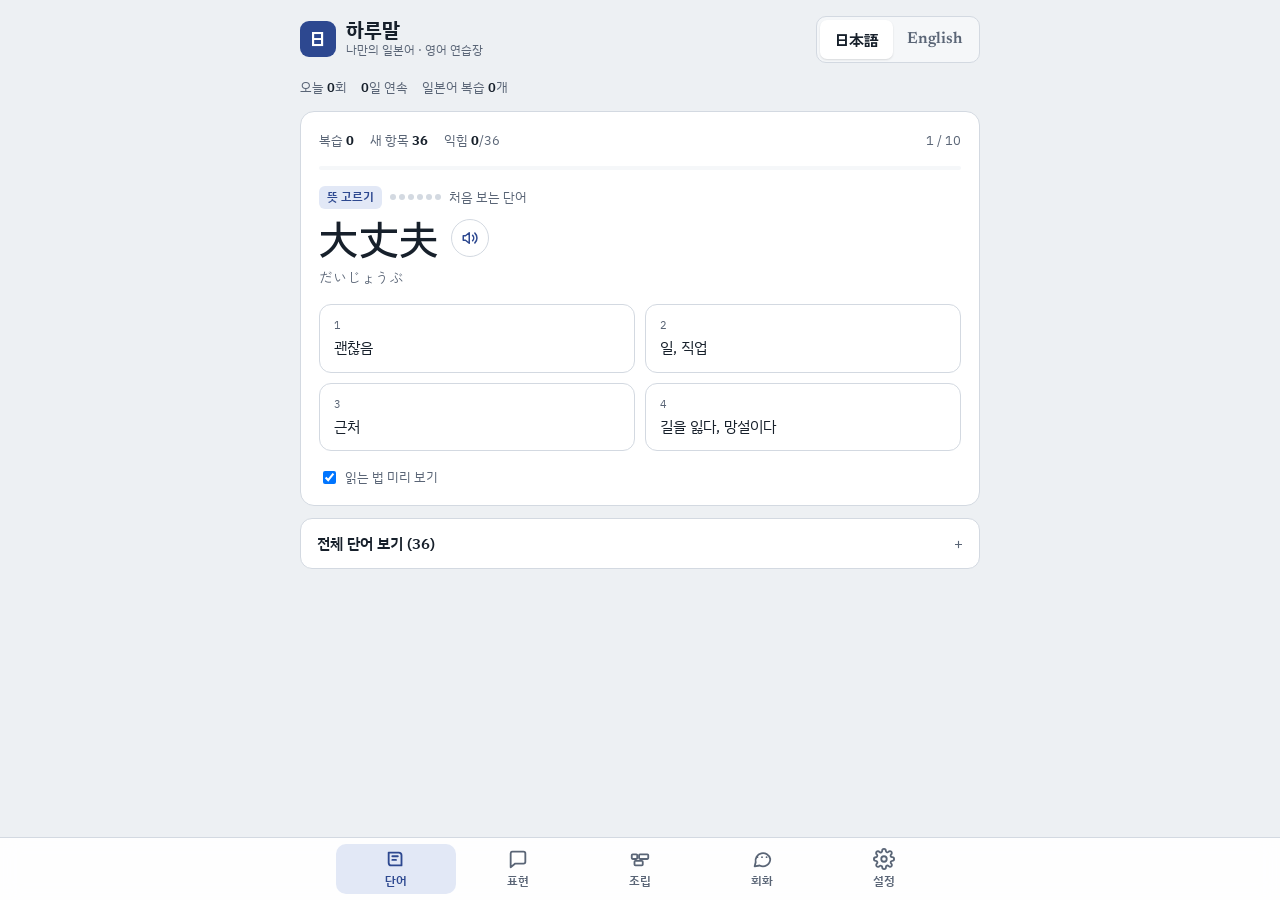
==== index.html @ 3c3d5892 "하루말 PWA 첫 버전 일본어·영어 개인 학습 웹앱. 단어 퀴즈, 일상 표현 카드, 문장 조립, Claude AI 회화, Azure Speech 음성·발음 평가, 간격 반복 복습." ====
<!doctype html>
<html lang="ko">
<head>
<meta charset="utf-8">
<meta name="viewport" content="width=device-width, initial-scale=1, viewport-fit=cover">
<title>하루말</title>
<meta name="description" content="나만의 일본어·영어 연습장: 단어, 일상 표현, 문장 조립, AI 회화, 발음 연습">
<meta name="theme-color" content="#2D4890" media="(prefers-color-scheme: light)">
<meta name="theme-color" content="#10151C" media="(prefers-color-scheme: dark)">
<meta name="apple-mobile-web-app-capable" content="yes">
<meta name="mobile-web-app-capable" content="yes">
<meta name="apple-mobile-web-app-status-bar-style" content="default">
<meta name="apple-mobile-web-app-title" content="하루말">
<link rel="manifest" href="manifest.webmanifest">
<link rel="icon" href="icons/icon.svg" type="image/svg+xml">
<link rel="apple-touch-icon" href="icons/apple-touch-icon.png">
<link rel="preconnect" href="https://fonts.googleapis.com">
<link rel="preconnect" href="https://fonts.gstatic.com" crossorigin>
<link rel="stylesheet" href="https://fonts.googleapis.com/css2?family=IBM+Plex+Sans+KR:wght@400;500;600;700&family=Zen+Kaku+Gothic+New:wght@400;500;700&family=Newsreader:opsz,wght@6..72,400;6..72,500;6..72,600&display=swap">
<link rel="stylesheet" href="css/app.css">
</head>
<body data-lang="ja">
<div class="wrap">
  <header class="top">
    <div class="brand">
      <div class="mark" id="mark" aria-hidden="true">日</div>
      <div><h1>하루말</h1><p>나만의 일본어 · 영어 연습장</p></div>
    </div>
    <div class="seg" role="group" aria-label="학습 언어">
      <button type="button" id="lang-ja" class="ja" aria-pressed="true">日本語</button>
      <button type="button" id="lang-en" class="en" aria-pressed="false">English</button>
    </div>
  </header>
  <div class="statline" id="statline"></div>
  <main id="panel"></main>
</div>
<nav class="nav" id="nav" aria-label="학습 모드"></nav>
<noscript><p style="padding:16px">이 앱은 JavaScript가 필요해요.</p></noscript>
<script type="module" src="js/app.js"></script>
</body>
</html>
---- css/app.css ----
/* 레이아웃: 좁은 학습 컬럼 하나 + 엄지로 누르기 쉬운 하단 탭 바 */
:root {
  --bg: #EDF0F3; --surface: #FFFFFF; --sunk: #F5F7F9; --ink: #17202B; --muted: #5A6576; --line: #D3D9E1;
  --ja: #2D4890; --ja-soft: #E2E8F6; --en: #0C7560; --en-soft: #DCF0EA; --on-accent: #FFFFFF;
  --good: #1D7F46; --good-soft: #E0F2E7; --bad: #B03A30; --bad-soft: #F8E4E1; --note: #8A5A00; --note-soft: #FBF0D9;
  --accent: var(--ja); --accent-soft: var(--ja-soft);
  --f-ui: "IBM Plex Sans KR", "Apple SD Gothic Neo", "Malgun Gothic", system-ui, sans-serif;
  --f-ja: "Zen Kaku Gothic New", "Hiragino Sans", "Yu Gothic", "Meiryo", sans-serif;
  --f-en: "Newsreader", Georgia, "Times New Roman", serif;
  --nav-h: 62px;
  color-scheme: light;
}
@media (prefers-color-scheme: dark) {
  :root {
    --bg: #10151C; --surface: #19202A; --sunk: #141A22; --ink: #E5E9EF; --muted: #9AA5B5; --line: #2B3543;
    --ja: #93AAEA; --ja-soft: #1E2944; --en: #55C8A9; --en-soft: #123129; --on-accent: #0E141B;
    --good: #5CC98B; --good-soft: #15301F; --bad: #F2837A; --bad-soft: #3A1D1B; --note: #E8B95A; --note-soft: #33280F;
    color-scheme: dark;
  }
}
body[data-lang="en"] { --accent: var(--en); --accent-soft: var(--en-soft); }

* { box-sizing: border-box; }
html { -webkit-text-size-adjust: 100%; }
body {
  margin: 0; background: var(--bg); color: var(--ink); font-family: var(--f-ui); font-size: 15px; line-height: 1.55;
  padding-inline: max(16px, env(safe-area-inset-left, 0px));
  -webkit-tap-highlight-color: transparent;
}
.wrap {
  max-width: 680px; margin: 0 auto; display: flex; flex-direction: column; gap: 14px;
  padding-block: calc(16px + env(safe-area-inset-top, 0px)) calc(var(--nav-h) + 28px + env(safe-area-inset-bottom, 0px));
}
button, input, textarea, select { font: inherit; color: inherit; }
button { cursor: pointer; touch-action: manipulation; }
:focus-visible { outline: 2px solid var(--accent); outline-offset: 2px; }
[hidden] { display: none !important; }
.tl { font-family: var(--f-en); }
body[data-lang="ja"] .tl { font-family: var(--f-ja); }
.muted { color: var(--muted); }
.small { font-size: 13px; }
.stack { display: flex; flex-direction: column; gap: 12px; }
.ico { display: inline-grid; place-items: center; }
.ico svg { width: 18px; height: 18px; }

/* 머리말 */
.top { display: flex; flex-wrap: wrap; align-items: center; justify-content: space-between; gap: 12px; }
.brand { display: flex; align-items: center; gap: 10px; }
.mark { width: 36px; height: 36px; border-radius: 9px; background: var(--accent); color: var(--on-accent); display: grid; place-items: center; font-family: var(--f-ja); font-weight: 700; font-size: 18px; transition: background .25s; }
.brand h1 { margin: 0; font-size: 20px; font-weight: 700; letter-spacing: -.01em; line-height: 1.1; }
.brand p { margin: 0; font-size: 12px; color: var(--muted); }
.seg { display: inline-flex; background: var(--sunk); border: 1px solid var(--line); border-radius: 10px; padding: 3px; }
.seg button { border: 0; background: transparent; padding: 7px 14px; border-radius: 7px; font-weight: 600; color: var(--muted); }
.seg button[aria-pressed="true"] { background: var(--surface); color: var(--ink); box-shadow: 0 1px 2px rgb(0 0 0 / .12); }
.seg .ja { font-family: var(--f-ja); }
.seg .en { font-family: var(--f-en); font-size: 16px; }
.statline { display: flex; flex-wrap: wrap; gap: 6px 14px; font-size: 13px; color: var(--muted); font-variant-numeric: tabular-nums; }
.statline b { color: var(--ink); font-weight: 600; }

/* 하단 탭 바 */
.nav {
  position: fixed; left: 0; right: 0; bottom: 0; z-index: 10;
  display: flex; justify-content: center; gap: 2px;
  background: color-mix(in srgb, var(--surface) 92%, transparent); backdrop-filter: blur(10px); -webkit-backdrop-filter: blur(10px);
  border-top: 1px solid var(--line);
  padding: 6px max(8px, env(safe-area-inset-left, 0px)) calc(6px + env(safe-area-inset-bottom, 0px));
}
.nav button {
  flex: 1 1 0; max-width: 120px; min-height: 50px; border: 0; background: none; border-radius: 10px;
  display: flex; flex-direction: column; align-items: center; justify-content: center; gap: 2px;
  font-size: 11.5px; font-weight: 600; color: var(--muted);
}
.nav button .ico svg { width: 22px; height: 22px; }
.nav button[aria-current="page"] { color: var(--accent); background: var(--accent-soft); }

/* 카드 */
.card { background: var(--surface); border: 1px solid var(--line); border-radius: 14px; padding: 18px; display: flex; flex-direction: column; gap: 16px; min-width: 0; }
.card.tight { gap: 12px; }
.card h2 { margin: 0; font-size: 16px; }
.row { display: flex; flex-wrap: wrap; align-items: center; gap: 8px; }
.between { justify-content: space-between; }
.counts { display: flex; flex-wrap: wrap; gap: 6px 16px; font-size: 13px; color: var(--muted); font-variant-numeric: tabular-nums; }
.counts b { color: var(--ink); }
.progress { height: 4px; background: var(--sunk); border-radius: 4px; overflow: hidden; }
.progress span { display: block; height: 100%; background: var(--accent); transition: width .3s; }
.prompt { display: flex; flex-direction: column; gap: 4px; align-items: flex-start; }
.big { font-size: clamp(28px, 8vw, 40px); line-height: 1.25; font-weight: 500; text-wrap: balance; word-break: keep-all; overflow-wrap: anywhere; }
.mid { font-size: clamp(19px, 5vw, 24px); line-height: 1.4; text-wrap: balance; word-break: keep-all; overflow-wrap: anywhere; }
.rd { font-family: var(--f-ja); color: var(--muted); font-size: 14px; }
.tag { font-size: 12px; font-weight: 600; padding: 2px 8px; border-radius: 6px; background: var(--accent-soft); color: var(--accent); }
.dots { display: inline-flex; gap: 3px; vertical-align: middle; }
.dots i { width: 6px; height: 6px; border-radius: 50%; background: var(--line); }
.dots i.on { background: var(--accent); }

.btn { display: inline-flex; align-items: center; justify-content: center; gap: 6px; border: 1px solid transparent; background: var(--accent); color: var(--on-accent); font-weight: 600; padding: 11px 18px; border-radius: 10px; min-height: 44px; transition: filter .15s; }
.btn:hover { filter: brightness(1.08); }
.btn:disabled { opacity: .45; cursor: not-allowed; filter: none; }
.btn.ghost { background: transparent; color: var(--ink); border-color: var(--line); }
.btn.ghost:hover { background: var(--sunk); }
.btn.sm { padding: 7px 13px; font-size: 13.5px; border-radius: 9px; min-height: 36px; }
.link { border: 0; background: none; padding: 4px 0; color: var(--accent); font-size: 13px; font-weight: 600; text-decoration: underline; text-underline-offset: 3px; }
.link.done { color: var(--muted); text-decoration: none; }
.link.danger { color: var(--bad); }
.icon-btn { border: 1px solid var(--line); background: var(--surface); width: 38px; height: 38px; border-radius: 50%; display: inline-grid; place-items: center; color: var(--accent); flex: 0 0 auto; }
.icon-btn:hover { background: var(--accent-soft); }

.choices { display: grid; grid-template-columns: 1fr 1fr; gap: 10px; }
@media (max-width: 440px) { .choices { grid-template-columns: 1fr; } }
.choice { text-align: left; border: 1px solid var(--line); background: var(--surface); border-radius: 12px; padding: 12px 14px; min-height: 56px; display: flex; flex-direction: column; justify-content: center; gap: 2px; transition: border-color .15s, background .15s; }
.choice:hover:not(:disabled) { border-color: var(--accent); background: var(--accent-soft); }
.choice .k { font-size: 11px; color: var(--muted); font-variant-numeric: tabular-nums; }
.choice.right { border-color: var(--good); background: var(--good-soft); }
.choice.wrong { border-color: var(--bad); background: var(--bad-soft); }
.choice:disabled { cursor: default; }

.result { border-radius: 12px; padding: 14px 16px; display: flex; flex-direction: column; gap: 8px; }
.result.ok { background: var(--good-soft); }
.result.no { background: var(--bad-soft); }
.result .head { font-weight: 700; }
.result.ok .head { color: var(--good); }
.result.no .head { color: var(--bad); }
.example { display: flex; gap: 10px; align-items: flex-start; }
.example > div { min-width: 0; }

/* 문장 조립 */
.answer { min-height: 58px; border-bottom: 2px dashed var(--line); padding-bottom: 10px; display: flex; flex-wrap: wrap; gap: 8px; align-content: flex-start; }
.bank { display: flex; flex-wrap: wrap; gap: 8px; }
.chip { border: 1px solid var(--line); background: var(--surface); border-radius: 10px; padding: 8px 14px; font-size: 18px; min-height: 44px; box-shadow: 0 2px 0 var(--line); }
.chip.used { visibility: hidden; }
.chip:disabled { cursor: default; }

/* 표현 */
.flash { display: flex; flex-direction: column; gap: 14px; align-items: flex-start; }
.flash > * { max-width: 100%; }
.note { background: var(--note-soft); border-radius: 10px; padding: 10px 12px; font-size: 14px; }
.note b { color: var(--note); }

/* 따라 말하기 · 발음 점수 */
.shadow { display: flex; flex-direction: column; gap: 8px; align-items: flex-start; width: 100%; }
.mic-btn { display: inline-flex; align-items: center; gap: 8px; border: 1px solid var(--accent); background: var(--surface); color: var(--accent); border-radius: 99px; padding: 8px 16px 8px 12px; font-weight: 600; font-size: 14px; min-height: 40px; }
.mic-btn.on { background: var(--accent); color: var(--on-accent); animation: pulse 1.4s infinite; }
@keyframes pulse { 0%, 100% { box-shadow: 0 0 0 0 color-mix(in srgb, var(--accent) 45%, transparent); } 60% { box-shadow: 0 0 0 10px transparent; } }
.score { width: 100%; background: var(--surface); border: 1px solid var(--line); border-radius: 12px; padding: 12px 14px; display: flex; flex-direction: column; gap: 10px; }
.score-top { display: flex; flex-wrap: wrap; align-items: center; gap: 10px 20px; }
.score-main { display: flex; align-items: baseline; gap: 6px; }
.score-main b { font-size: 34px; line-height: 1; font-variant-numeric: tabular-nums; }
.score-main span { font-size: 12px; color: var(--muted); }
.score-main.good b { color: var(--good); } .score-main.mid b { color: var(--note); } .score-main.bad b { color: var(--bad); }
.score-sub { display: flex; gap: 16px; margin: 0; }
.score-sub div { display: flex; flex-direction: column; }
.score-sub dt { font-size: 11px; color: var(--muted); }
.score-sub dd { margin: 0; font-weight: 600; font-variant-numeric: tabular-nums; }
.words { display: flex; flex-wrap: wrap; gap: 4px 8px; font-size: 18px; }
.words .w { border-bottom: 3px solid; padding-bottom: 1px; }
.words .good { border-color: var(--good); } .words .mid { border-color: var(--note); } .words .bad { border-color: var(--bad); color: var(--bad); }
.words .miss { border-color: var(--bad); color: var(--muted); text-decoration: line-through; }

/* 목록 · 생성 */
details.box { border: 1px solid var(--line); border-radius: 12px; background: var(--surface); }
details.box > summary { padding: 13px 16px; font-weight: 600; cursor: pointer; list-style: none; display: flex; justify-content: space-between; gap: 8px; }
details.box > summary::-webkit-details-marker { display: none; }
details.box > summary::after { content: "+"; color: var(--muted); font-weight: 400; }
details.box[open] > summary::after { content: "−"; }
.boxbody { padding: 0 16px 16px; display: flex; flex-direction: column; gap: 10px; }
ul.items { list-style: none; margin: 0; padding: 0; display: flex; flex-direction: column; }
ul.items li { display: grid; grid-template-columns: minmax(0, 1fr) auto; gap: 2px 12px; padding: 9px 0; border-top: 1px solid var(--line); }
ul.items li .w { font-size: 17px; overflow-wrap: anywhere; }
ul.items li .m { grid-column: 1; font-size: 13px; color: var(--muted); }
ul.items li .side { grid-column: 2; grid-row: 1 / span 2; display: flex; flex-direction: column; align-items: flex-end; gap: 4px; }
.mine { font-size: 11px; color: var(--accent); font-weight: 600; }
input[type=text], input[type=password], textarea, select { background: var(--sunk); border: 1px solid var(--line); border-radius: 10px; padding: 10px 12px; min-width: 0; font-size: 16px; }
input[type=text] { flex: 1 1 180px; }
.status { font-size: 13px; color: var(--muted); }
.status.err { color: var(--bad); }
.status.ok { color: var(--good); }

/* 회화 */
.scen { display: grid; grid-template-columns: repeat(auto-fill, minmax(130px, 1fr)); gap: 8px; }
.scen button { text-align: left; border: 1px solid var(--line); background: var(--surface); border-radius: 12px; padding: 12px 14px; display: flex; flex-direction: column; gap: 2px; }
.scen button[aria-pressed="true"] { border-color: var(--accent); background: var(--accent-soft); }
.scen b { font-size: 15px; }
.scen span { font-size: 12.5px; color: var(--muted); }
.card.chat { gap: 12px; padding: 14px; }
.msgs { display: flex; flex-direction: column; gap: 14px; height: min(56dvh, 560px); overflow-y: auto; overscroll-behavior: contain; padding: 4px 2px; }
.msg { display: flex; flex-direction: column; gap: 6px; max-width: 90%; min-width: 0; }
.msg.ai { align-self: flex-start; }
.msg.me { align-self: flex-end; align-items: flex-end; }
.bubble { border-radius: 14px; padding: 10px 14px; overflow-wrap: anywhere; }
.msg.ai .bubble { background: var(--sunk); border: 1px solid var(--line); border-top-left-radius: 4px; }
.msg.me .bubble { background: var(--accent); color: var(--on-accent); border-top-right-radius: 4px; }
.msg.ai .bubble .tl { font-size: 19px; line-height: 1.5; }
.msg .tools { display: flex; flex-wrap: wrap; gap: 4px 14px; align-items: center; }
.ko { font-size: 14px; color: var(--muted); }
.fb { background: var(--note-soft); border-radius: 12px; padding: 10px 12px; display: flex; flex-direction: column; gap: 4px; max-width: 100%; text-align: left; }
.fb .lbl { font-size: 12px; font-weight: 700; color: var(--note); }
.fb .tl { font-size: 17px; }
.typing { display: inline-flex; gap: 4px; padding: 14px; }
.typing i { width: 7px; height: 7px; border-radius: 50%; background: var(--muted); animation: blink 1.2s infinite; }
.typing i:nth-child(2) { animation-delay: .2s; } .typing i:nth-child(3) { animation-delay: .4s; }
@keyframes blink { 0%, 80%, 100% { opacity: .25; } 40% { opacity: 1; } }
.hints { display: flex; flex-wrap: wrap; gap: 6px; }
.hints button { border: 1px dashed var(--accent); background: transparent; color: var(--accent); border-radius: 99px; padding: 6px 12px; font-size: 15px; text-align: left; }
.composer { display: flex; gap: 8px; align-items: flex-end; }
.composer textarea { flex: 1; resize: none; min-height: 46px; max-height: 140px; }
.mic-round { flex: 0 0 auto; width: 46px; height: 46px; border-radius: 50%; border: 1px solid var(--accent); background: var(--accent-soft); color: var(--accent); display: grid; place-items: center; }
.mic-round .ico svg { width: 22px; height: 22px; }
.mic-round.on { background: var(--accent); color: var(--on-accent); animation: pulse 1.4s infinite; }
.mic-round:disabled { opacity: .45; }

/* 설정 */
.field { display: flex; flex-direction: column; gap: 6px; min-width: 0; }
.flabel { font-size: 13px; font-weight: 600; }
.grid2 { display: grid; grid-template-columns: 1fr 1fr; gap: 12px; }
@media (max-width: 440px) { .grid2 { grid-template-columns: 1fr; } }
.toggle { display: flex; align-items: center; gap: 10px; min-height: 36px; }
.toggle input { width: 20px; height: 20px; accent-color: var(--accent); }
label.btn { cursor: pointer; }

@media (prefers-reduced-motion: reduce) { * { transition: none !important; animation: none !important; } }
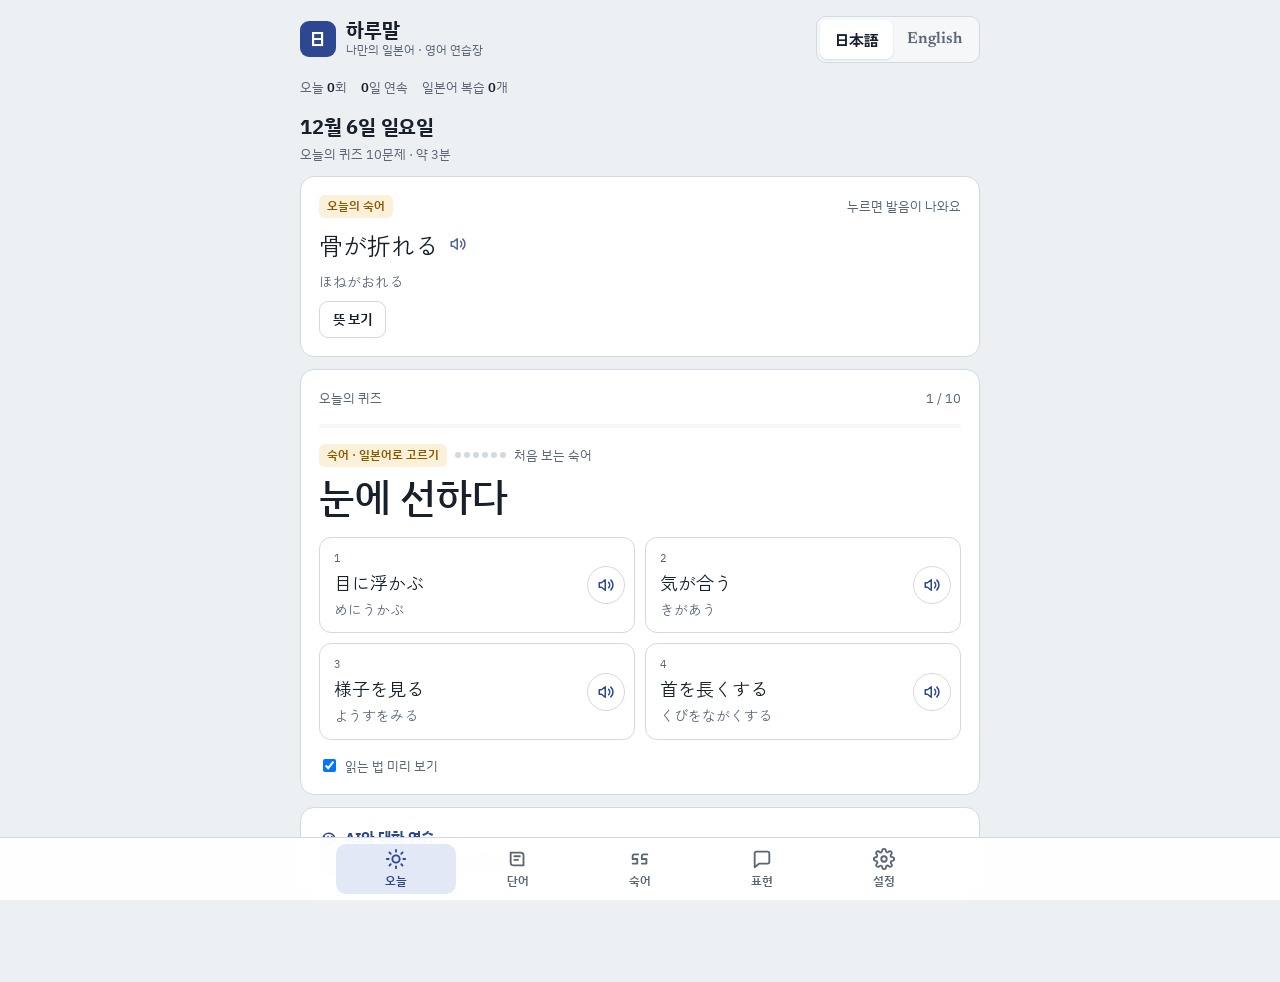
==== commit 2be946c2: "단어·숙어·일상 표현 위주로 개편, 첫 화면을 '오늘'로 - 하단 탭: 오늘 · 단어 · 숙어 · 표현 · 설정 (문장 조립 삭제) - 오늘: 날마다 바뀌는 '오늘의 숙어'와 오늘" ====
--- a/index.html
+++ b/index.html
@@ -4,7 +4,7 @@
 <meta charset="utf-8">
 <meta name="viewport" content="width=device-width, initial-scale=1, viewport-fit=cover">
 <title>하루말</title>
-<meta name="description" content="나만의 일본어·영어 연습장: 단어, 일상 표현, 문장 조립, AI 회화, 발음 연습">
+<meta name="description" content="나만의 일본어·영어 연습장: 오늘의 숙어, 단어·숙어 퀴즈, 일상 표현">
 <meta name="theme-color" content="#2D4890" media="(prefers-color-scheme: light)">
 <meta name="theme-color" content="#10151C" media="(prefers-color-scheme: dark)">
 <meta name="apple-mobile-web-app-capable" content="yes">
--- a/css/app.css
+++ b/css/app.css
@@ -98,6 +98,8 @@
 .btn.ghost { background: transparent; color: var(--ink); border-color: var(--line); }
 .btn.ghost:hover { background: var(--sunk); }
 .btn.sm { padding: 7px 13px; font-size: 13.5px; border-radius: 9px; min-height: 36px; }
+.btn.ghost.on { color: var(--accent); border-color: var(--accent); background: var(--accent-soft); }
+.btn .ico svg { width: 16px; height: 16px; }
 .link { border: 0; background: none; padding: 4px 0; color: var(--accent); font-size: 13px; font-weight: 600; text-decoration: underline; text-underline-offset: 3px; }
 .link.done { color: var(--muted); text-decoration: none; }
 .link.danger { color: var(--bad); }
@@ -112,6 +114,9 @@
 .choice.right { border-color: var(--good); background: var(--good-soft); }
 .choice.wrong { border-color: var(--bad); background: var(--bad-soft); }
 .choice:disabled { cursor: default; }
+.choice-wrap { position: relative; display: flex; }
+.choice-wrap .choice { flex: 1; padding-right: 54px; }
+.choice-wrap .icon-btn { position: absolute; right: 10px; top: 50%; transform: translateY(-50%); }
 
 .result { border-radius: 12px; padding: 14px 16px; display: flex; flex-direction: column; gap: 8px; }
 .result.ok { background: var(--good-soft); }
@@ -122,12 +127,29 @@
 .example { display: flex; gap: 10px; align-items: flex-start; }
 .example > div { min-width: 0; }
 
-/* 문장 조립 */
-.answer { min-height: 58px; border-bottom: 2px dashed var(--line); padding-bottom: 10px; display: flex; flex-wrap: wrap; gap: 8px; align-content: flex-start; }
-.bank { display: flex; flex-wrap: wrap; gap: 8px; }
-.chip { border: 1px solid var(--line); background: var(--surface); border-radius: 10px; padding: 8px 14px; font-size: 18px; min-height: 44px; box-shadow: 0 2px 0 var(--line); }
-.chip.used { visibility: hidden; }
-.chip:disabled { cursor: default; }
+/* 누르면 읽어 주는 글자 */
+.say { display: inline-flex; align-items: center; gap: 10px; border: 0; background: none; padding: 2px 0; color: inherit; text-align: left; max-width: 100%; border-radius: 8px; }
+.say > span { min-width: 0; overflow-wrap: anywhere; }
+.say .ico { color: var(--accent); flex: 0 0 auto; opacity: .85; }
+.say .ico svg { width: 18px; height: 18px; }
+.say.big .ico svg { width: 26px; height: 26px; }
+.say:active { opacity: .55; }
+.say.md { font-size: 19px; }
+.say.ex, .say.lw { font-size: 17px; }
+.say.expr-say { font-size: clamp(24px, 6.5vw, 32px); }
+.answer-line { display: flex; flex-wrap: wrap; align-items: baseline; gap: 2px 10px; }
+.example-box { display: flex; flex-direction: column; gap: 2px; }
+.tag.alt { background: var(--note-soft); color: var(--note); }
+
+/* 오늘 */
+.today-head { display: flex; flex-direction: column; gap: 2px; }
+.today-head h2 { margin: 0; font-size: 20px; letter-spacing: -.01em; }
+.card.idiom-day { gap: 8px; }
+.idiom-mean { font-size: 17px; font-weight: 600; }
+.link-card { text-align: left; gap: 4px; font: inherit; color: inherit; cursor: pointer; }
+.link-card:hover { border-color: var(--accent); }
+.link-card .row { color: var(--accent); }
+.link.back { align-self: flex-start; }
 
 /* 표현 */
 .flash { display: flex; flex-direction: column; gap: 14px; align-items: flex-start; }
@@ -199,7 +221,10 @@
 .typing i:nth-child(2) { animation-delay: .2s; } .typing i:nth-child(3) { animation-delay: .4s; }
 @keyframes blink { 0%, 80%, 100% { opacity: .25; } 40% { opacity: 1; } }
 .hints { display: flex; flex-wrap: wrap; gap: 6px; }
-.hints button { border: 1px dashed var(--accent); background: transparent; color: var(--accent); border-radius: 99px; padding: 6px 12px; font-size: 15px; text-align: left; }
+.hint { display: inline-flex; align-items: center; gap: 4px; max-width: 100%; }
+.hint .icon-btn { width: 32px; height: 32px; }
+.hint .icon-btn .ico svg { width: 15px; height: 15px; }
+.hints button.tl { border: 1px dashed var(--accent); background: transparent; color: var(--accent); border-radius: 99px; padding: 6px 12px; font-size: 15px; text-align: left; }
 .composer { display: flex; gap: 8px; align-items: flex-end; }
 .composer textarea { flex: 1; resize: none; min-height: 46px; max-height: 140px; }
 .mic-round { flex: 0 0 auto; width: 46px; height: 46px; border-radius: 50%; border: 1px solid var(--accent); background: var(--accent-soft); color: var(--accent); display: grid; place-items: center; }
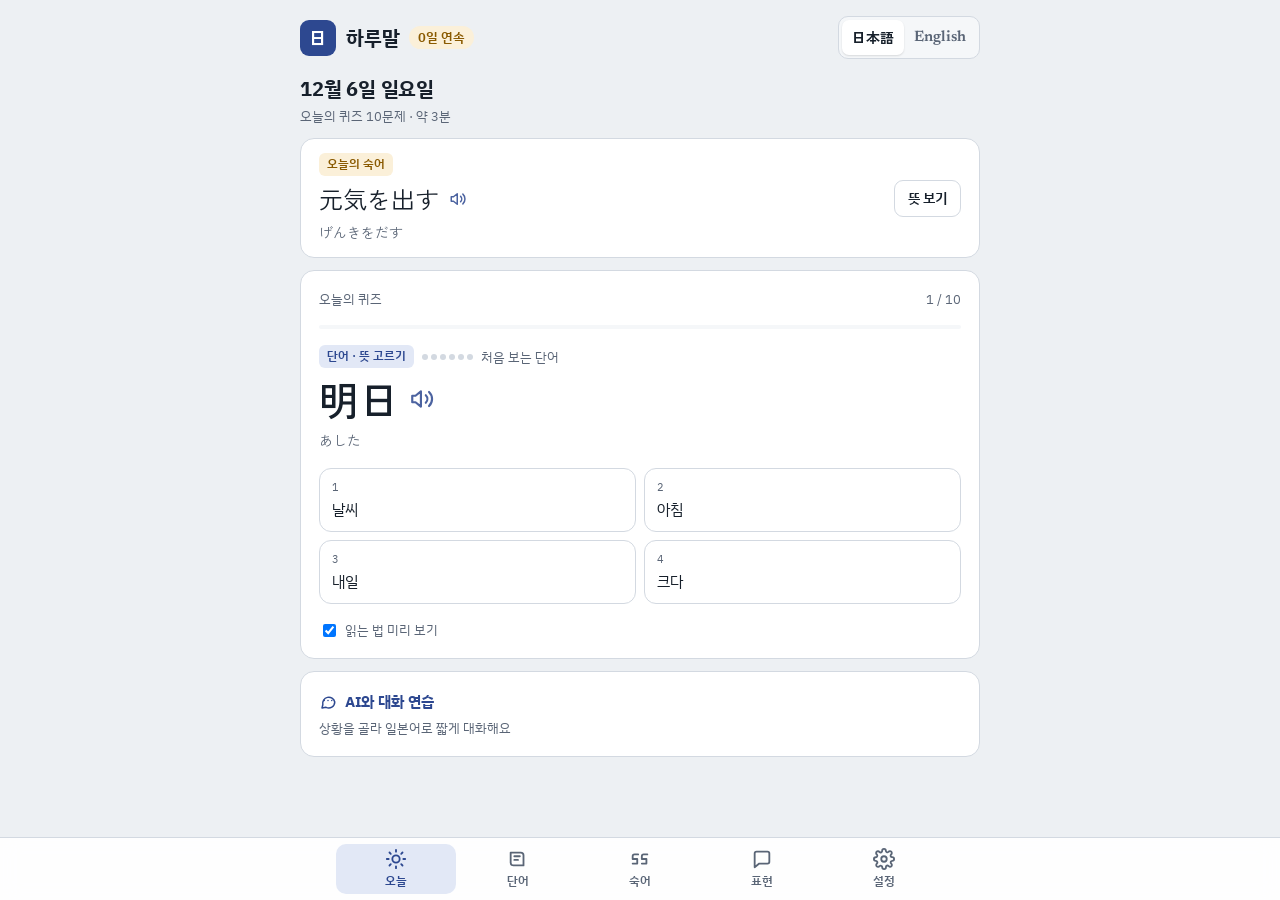
==== commit 6bda4fcd: "상단을 단순하게: 하루말 · N일 연속 · 언어 전환만 - '나만의 일본어 · 영어 연습장' 문구 삭제 - 상단 통계는 'N일 연속'만 남겨 제목 옆 배지로 - 퀴즈·표현 카드 위" ====
--- a/index.html
+++ b/index.html
@@ -24,14 +24,14 @@
   <header class="top">
     <div class="brand">
       <div class="mark" id="mark" aria-hidden="true">日</div>
-      <div><h1>하루말</h1><p>나만의 일본어 · 영어 연습장</p></div>
+      <h1>하루말</h1>
+      <span class="streak" id="streak"></span>
     </div>
     <div class="seg" role="group" aria-label="학습 언어">
       <button type="button" id="lang-ja" class="ja" aria-pressed="true">日本語</button>
       <button type="button" id="lang-en" class="en" aria-pressed="false">English</button>
     </div>
   </header>
-  <div class="statline" id="statline"></div>
   <main id="panel"></main>
 </div>
 <nav class="nav" id="nav" aria-label="학습 모드"></nav>
--- a/css/app.css
+++ b/css/app.css
@@ -48,14 +48,15 @@
 .brand { display: flex; align-items: center; gap: 10px; }
 .mark { width: 36px; height: 36px; border-radius: 9px; background: var(--accent); color: var(--on-accent); display: grid; place-items: center; font-family: var(--f-ja); font-weight: 700; font-size: 18px; transition: background .25s; }
 .brand h1 { margin: 0; font-size: 20px; font-weight: 700; letter-spacing: -.01em; line-height: 1.1; }
-.brand p { margin: 0; font-size: 12px; color: var(--muted); }
+.streak { font-size: 12.5px; font-weight: 600; color: var(--note); background: var(--note-soft); padding: 2px 9px; border-radius: 99px; font-variant-numeric: tabular-nums; white-space: nowrap; }
 .seg { display: inline-flex; background: var(--sunk); border: 1px solid var(--line); border-radius: 10px; padding: 3px; }
-.seg button { border: 0; background: transparent; padding: 7px 14px; border-radius: 7px; font-weight: 600; color: var(--muted); }
+.seg button { border: 0; background: transparent; padding: 6px 10px; border-radius: 7px; font-weight: 600; font-size: 14px; color: var(--muted); }
+.top .seg { flex: 0 0 auto; }
+.top { flex-wrap: nowrap; }
+.brand { min-width: 0; }
 .seg button[aria-pressed="true"] { background: var(--surface); color: var(--ink); box-shadow: 0 1px 2px rgb(0 0 0 / .12); }
 .seg .ja { font-family: var(--f-ja); }
-.seg .en { font-family: var(--f-en); font-size: 16px; }
-.statline { display: flex; flex-wrap: wrap; gap: 6px 14px; font-size: 13px; color: var(--muted); font-variant-numeric: tabular-nums; }
-.statline b { color: var(--ink); font-weight: 600; }
+.seg .en { font-family: var(--f-en); font-size: 15px; }
 
 /* 하단 탭 바 */
 .nav {
@@ -79,8 +80,6 @@
 .card h2 { margin: 0; font-size: 16px; }
 .row { display: flex; flex-wrap: wrap; align-items: center; gap: 8px; }
 .between { justify-content: space-between; }
-.counts { display: flex; flex-wrap: wrap; gap: 6px 16px; font-size: 13px; color: var(--muted); font-variant-numeric: tabular-nums; }
-.counts b { color: var(--ink); }
 .progress { height: 4px; background: var(--sunk); border-radius: 4px; overflow: hidden; }
 .progress span { display: block; height: 100%; background: var(--accent); transition: width .3s; }
 .prompt { display: flex; flex-direction: column; gap: 4px; align-items: flex-start; }
@@ -106,17 +105,22 @@
 .icon-btn { border: 1px solid var(--line); background: var(--surface); width: 38px; height: 38px; border-radius: 50%; display: inline-grid; place-items: center; color: var(--accent); flex: 0 0 auto; }
 .icon-btn:hover { background: var(--accent-soft); }
 
-.choices { display: grid; grid-template-columns: 1fr 1fr; gap: 10px; }
-@media (max-width: 440px) { .choices { grid-template-columns: 1fr; } }
-.choice { text-align: left; border: 1px solid var(--line); background: var(--surface); border-radius: 12px; padding: 12px 14px; min-height: 56px; display: flex; flex-direction: column; justify-content: center; gap: 2px; transition: border-color .15s, background .15s; }
+.choices { display: grid; grid-template-columns: 1fr 1fr; gap: 8px; }
+.choice { text-align: left; border: 1px solid var(--line); background: var(--surface); border-radius: 12px; padding: 10px 12px; min-height: 64px; display: flex; flex-direction: column; justify-content: center; gap: 2px; overflow-wrap: anywhere; transition: border-color .15s, background .15s; }
 .choice:hover:not(:disabled) { border-color: var(--accent); background: var(--accent-soft); }
 .choice .k { font-size: 11px; color: var(--muted); font-variant-numeric: tabular-nums; }
 .choice.right { border-color: var(--good); background: var(--good-soft); }
 .choice.wrong { border-color: var(--bad); background: var(--bad-soft); }
 .choice:disabled { cursor: default; }
-.choice-wrap { position: relative; display: flex; }
-.choice-wrap .choice { flex: 1; padding-right: 54px; }
-.choice-wrap .icon-btn { position: absolute; right: 10px; top: 50%; transform: translateY(-50%); }
+.choice-wrap { position: relative; display: flex; min-width: 0; }
+.choice-wrap .choice { flex: 1; min-width: 0; padding-right: 44px; }
+.choice-wrap .icon-btn { position: absolute; right: 6px; top: 50%; transform: translateY(-50%); width: 34px; height: 34px; }
+
+/* 답을 고르면 나타나는 다음 버튼: 탭 바 바로 위에 고정 */
+.next-spacer { height: 60px; }
+.next-bar { position: fixed; left: 0; right: 0; z-index: 9; bottom: calc(var(--nav-h) + env(safe-area-inset-bottom, 0px) + 10px); display: flex; justify-content: center; padding-inline: 16px; pointer-events: none; }
+.next-bar .btn { pointer-events: auto; width: 100%; max-width: 648px; min-height: 52px; font-size: 16px; box-shadow: 0 6px 20px rgb(0 0 0 / .28); }
+[id^="quiz-"] { scroll-margin-top: 12px; }
 
 .result { border-radius: 12px; padding: 14px 16px; display: flex; flex-direction: column; gap: 8px; }
 .result.ok { background: var(--good-soft); }
@@ -144,7 +148,8 @@
 /* 오늘 */
 .today-head { display: flex; flex-direction: column; gap: 2px; }
 .today-head h2 { margin: 0; font-size: 20px; letter-spacing: -.01em; }
-.card.idiom-day { gap: 8px; }
+.card.idiom-day { gap: 8px; padding-block: 14px; }
+.idiom-word { display: flex; flex-direction: column; align-items: flex-start; gap: 4px; min-width: 0; }
 .idiom-mean { font-size: 17px; font-weight: 600; }
 .link-card { text-align: left; gap: 4px; font: inherit; color: inherit; cursor: pointer; }
 .link-card:hover { border-color: var(--accent); }
